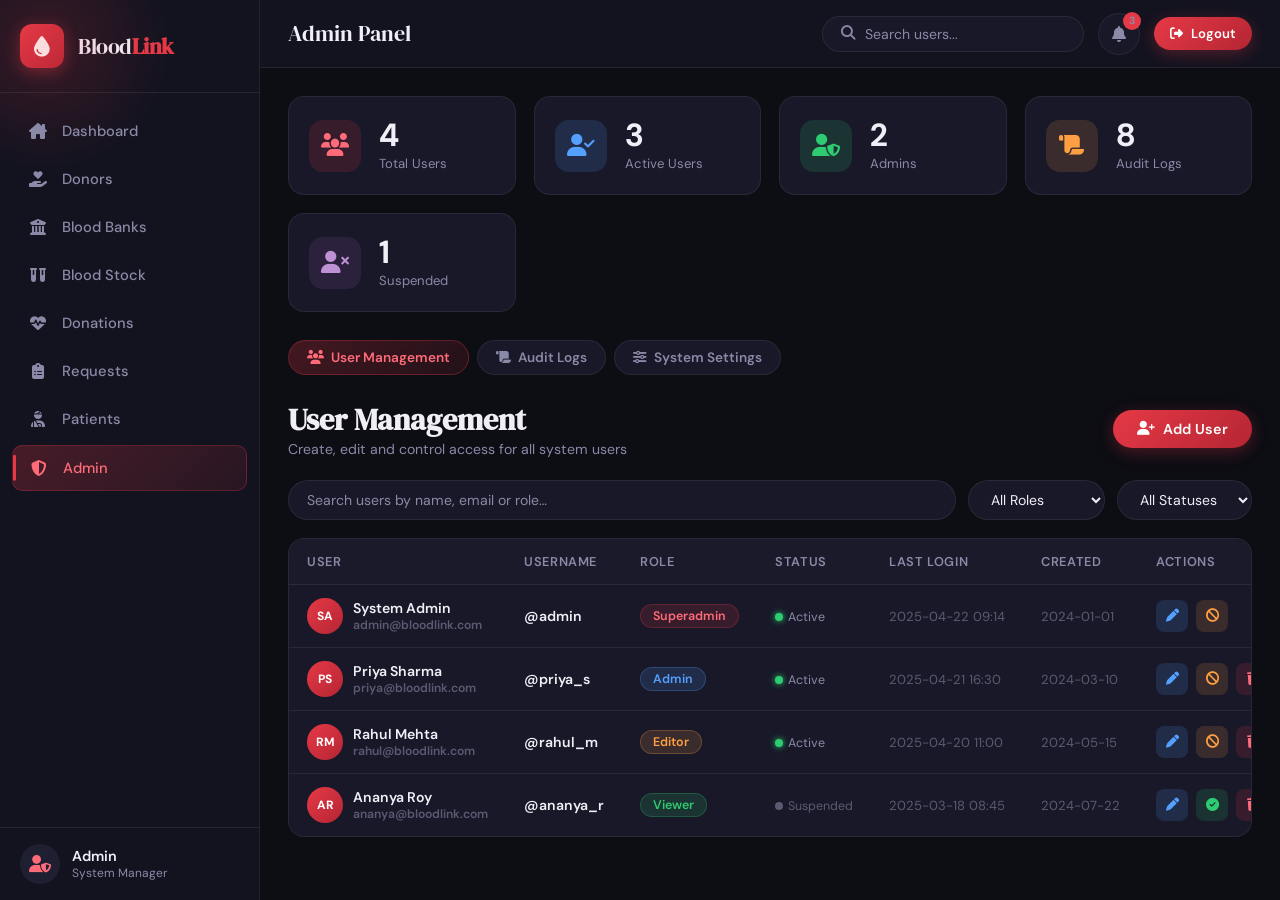
==== admin.html @ ec67e694 "my local changes" ====
<!DOCTYPE html>
<html lang="en">
<head>
  <meta charset="UTF-8" />
  <meta name="viewport" content="width=device-width, initial-scale=1.0"/>
  <title>BloodLink – Admin Panel</title>
  <link rel="stylesheet" href="style.css" />
  <link href="https://fonts.googleapis.com/css2?family=DM+Serif+Display:ital@0;1&family=DM+Sans:wght@300;400;500;600;700&display=swap" rel="stylesheet"/>
  <link rel="stylesheet" href="https://cdnjs.cloudflare.com/ajax/libs/font-awesome/6.5.0/css/all.min.css"/>
  <style>
    /* ===== ADMIN PAGE ADDITIONS ===== */

    .admin-stats-grid {
      display: grid;
      grid-template-columns: repeat(auto-fill, minmax(210px, 1fr));
      gap: 18px;
      margin-bottom: 28px;
    }

    .role-badge {
      display: inline-flex;
      align-items: center;
      gap: 5px;
      padding: 3px 12px;
      border-radius: 999px;
      font-size: 0.78rem;
      font-weight: 600;
    }
    .role-superadmin { background: rgba(230,57,70,0.15); color: var(--red-light); border: 1px solid rgba(230,57,70,0.25); }
    .role-admin      { background: rgba(84,160,255,0.15); color: var(--info);      border: 1px solid rgba(84,160,255,0.25); }
    .role-viewer     { background: rgba(46,204,113,0.15); color: var(--success);   border: 1px solid rgba(46,204,113,0.25); }
    .role-editor     { background: rgba(255,159,67,0.15); color: var(--warning);   border: 1px solid rgba(255,159,67,0.25); }

    .user-online { display: inline-flex; align-items: center; gap: 5px; font-size: 0.78rem; }
    .dot-online  { width: 8px; height: 8px; border-radius: 50%; background: var(--success); display: inline-block; box-shadow: 0 0 6px var(--success); }
    .dot-offline { width: 8px; height: 8px; border-radius: 50%; background: var(--text-dim); display: inline-block; }

    .log-entry {
      display: grid;
      grid-template-columns: 160px 130px 1fr auto;
      align-items: center;
      gap: 16px;
      padding: 12px 18px;
      border-bottom: 1px solid var(--border);
      font-size: 0.84rem;
      transition: background var(--transition);
    }
    .log-entry:last-child { border-bottom: none; }
    .log-entry:hover { background: var(--card2); }
    .log-time   { color: var(--text-dim); font-size: 0.78rem; white-space: nowrap; }
    .log-user   { color: var(--info); font-weight: 600; }
    .log-action { color: var(--text-muted); }
    .log-action strong { color: var(--text); }

    .settings-grid {
      display: grid;
      grid-template-columns: 1fr 1fr;
      gap: 20px;
      margin-bottom: 24px;
    }
    .settings-card {
      background: var(--card);
      border: 1px solid var(--border);
      border-radius: var(--radius);
      padding: 22px;
    }
    .settings-card h4 {
      font-size: 0.9rem;
      font-weight: 700;
      color: var(--text);
      margin-bottom: 16px;
      display: flex;
      align-items: center;
      gap: 8px;
    }
    .settings-card h4 i { color: var(--red); }

    .setting-row {
      display: flex;
      align-items: center;
      justify-content: space-between;
      padding: 10px 0;
      border-bottom: 1px solid var(--border);
    }
    .setting-row:last-child { border-bottom: none; }
    .setting-label { font-size: 0.88rem; color: var(--text-muted); }
    .setting-label span { display: block; font-size: 0.76rem; color: var(--text-dim); margin-top: 2px; }

    .toggle-switch { position: relative; width: 44px; height: 24px; flex-shrink: 0; }
    .toggle-switch input { opacity: 0; width: 0; height: 0; }
    .toggle-slider {
      position: absolute; inset: 0;
      background: var(--bg3); border-radius: 999px; cursor: pointer;
      transition: background var(--transition); border: 1px solid var(--border);
    }
    .toggle-slider::before {
      content: ''; position: absolute;
      width: 18px; height: 18px; background: var(--text-dim);
      border-radius: 50%; left: 2px; top: 2px;
      transition: all var(--transition);
    }
    .toggle-switch input:checked + .toggle-slider { background: rgba(230,57,70,0.25); border-color: rgba(230,57,70,0.4); }
    .toggle-switch input:checked + .toggle-slider::before { transform: translateX(20px); background: var(--red); }

    .setting-input {
      display: flex; align-items: center; justify-content: space-between;
      padding: 10px 0; border-bottom: 1px solid var(--border);
    }
    .setting-input:last-child { border-bottom: none; }
    .setting-input input[type="number"],
    .setting-input select {
      width: 110px; background: var(--card2); border: 1px solid var(--border);
      border-radius: var(--radius-sm); padding: 7px 12px; color: var(--text);
      font-size: 0.86rem; font-family: var(--font-body); outline: none;
      transition: border-color var(--transition);
    }
    .setting-input input[type="number"]:focus,
    .setting-input select:focus { border-color: var(--red); }
    .setting-input select option { background: var(--bg2); }

    .danger-zone {
      background: rgba(230,57,70,0.05); border: 1px solid rgba(230,57,70,0.2);
      border-radius: var(--radius); padding: 22px; margin-top: 4px;
    }
    .danger-zone h4 {
      font-size: 0.9rem; font-weight: 700; color: var(--red-light);
      margin-bottom: 14px; display: flex; align-items: center; gap: 8px;
    }
    .danger-action {
      display: flex; align-items: center; justify-content: space-between;
      padding: 12px 0; border-bottom: 1px solid rgba(230,57,70,0.15);
    }
    .danger-action:last-child { border-bottom: none; }
    .danger-action-label { font-size: 0.88rem; color: var(--text-muted); }
    .danger-action-label span { display: block; font-size: 0.76rem; color: var(--text-dim); margin-top: 2px; }
    .btn-danger-sm {
      background: rgba(230,57,70,0.15); color: var(--red-light);
      border: 1px solid rgba(230,57,70,0.3); border-radius: 999px;
      padding: 7px 16px; font-size: 0.82rem; font-weight: 600;
      font-family: var(--font-body); cursor: pointer;
      transition: all var(--transition); white-space: nowrap;
    }
    .btn-danger-sm:hover { background: rgba(230,57,70,0.3); color: #fff; }

    .admin-subnav { display: flex; gap: 8px; margin-bottom: 24px; flex-wrap: wrap; }
    .admin-subnav-btn {
      display: inline-flex; align-items: center; gap: 7px;
      padding: 8px 18px; border-radius: 999px; font-size: 0.85rem; font-weight: 600;
      font-family: var(--font-body); cursor: pointer; border: 1px solid var(--border);
      background: var(--card); color: var(--text-muted); transition: all var(--transition);
    }
    .admin-subnav-btn:hover { background: var(--card2); color: var(--text); }
    .admin-subnav-btn.active {
      background: linear-gradient(135deg, rgba(230,57,70,0.25), rgba(230,57,70,0.1));
      color: var(--red-light); border-color: rgba(230,57,70,0.3);
    }

    .admin-subsection { display: none; }
    .admin-subsection.active { display: block; animation: fadeInUp 0.35s ease; }

    .avatar-initials {
      width: 36px; height: 36px; border-radius: 50%;
      background: linear-gradient(135deg, var(--red), var(--red-dark));
      display: inline-flex; align-items: center; justify-content: center;
      font-size: 0.75rem; font-weight: 700; color: #fff; flex-shrink: 0;
    }
    .user-cell { display: flex; align-items: center; gap: 10px; }
    .user-cell-name  { font-weight: 600; color: var(--text); font-size: 0.88rem; }
    .user-cell-email { font-size: 0.76rem; color: var(--text-dim); }

    .log-level {
      display: inline-flex; align-items: center; padding: 2px 8px;
      border-radius: 999px; font-size: 0.72rem; font-weight: 700; white-space: nowrap;
    }
    .log-info    { background: rgba(84,160,255,0.15);  color: var(--info); }
    .log-warn    { background: rgba(255,159,67,0.15);  color: var(--warning); }
    .log-error   { background: rgba(230,57,70,0.15);   color: var(--red-light); }
    .log-success { background: rgba(46,204,113,0.15);  color: var(--success); }

    .modal-field-error { font-size: 0.76rem; color: var(--red-light); min-height: 16px; margin-top: -8px; }

    @media (max-width: 900px) {
      .settings-grid { grid-template-columns: 1fr; }
      .log-entry { grid-template-columns: 1fr 1fr; row-gap: 4px; }
      .log-entry .log-time   { grid-column: 1; }
      .log-entry .log-level  { grid-column: 2; justify-self: end; }
      .log-entry .log-action { grid-column: 1 / -1; }
      .log-entry .log-user   { grid-column: 1; }
    }
    @media (max-width: 600px) {
      .admin-subnav { gap: 6px; }
      .admin-subnav-btn { padding: 7px 13px; font-size: 0.8rem; }
    }
  </style>
</head>
<body>

<!-- SIDEBAR -->
<aside class="sidebar" id="sidebar">
  <div class="sidebar-logo">
    <div class="logo-icon"><i class="fa-solid fa-droplet"></i></div>
    <span class="logo-text">Blood<strong>Link</strong></span>
  </div>
  <nav class="sidebar-nav">
    <!-- FIX: Use index.html#sectionid so app.js hash routing activates the correct section -->
    <a href="index.html" class="nav-item"><i class="fa-solid fa-house-chimney"></i><span>Dashboard</span></a>
    <a href="index.html#donors" class="nav-item"><i class="fa-solid fa-hand-holding-heart"></i><span>Donors</span></a>
    <a href="index.html#bloodbanks" class="nav-item"><i class="fa-solid fa-building-columns"></i><span>Blood Banks</span></a>
    <a href="index.html#bloodstock" class="nav-item"><i class="fa-solid fa-vials"></i><span>Blood Stock</span></a>
    <a href="index.html#donations" class="nav-item"><i class="fa-solid fa-heart-pulse"></i><span>Donations</span></a>
    <a href="index.html#requests" class="nav-item"><i class="fa-solid fa-clipboard-list"></i><span>Requests</span></a>
    <a href="index.html#patients" class="nav-item"><i class="fa-solid fa-user-injured"></i><span>Patients</span></a>
    <a href="admin.html" class="nav-item active"><i class="fa-solid fa-shield-halved"></i><span>Admin</span></a>
  </nav>
  <div class="sidebar-footer">
    <div class="user-info">
      <div class="user-avatar"><i class="fa-solid fa-user-shield"></i></div>
      <div>
        <div class="user-name" id="sidebar-username">Admin</div>
        <div class="user-role">System Manager</div>
      </div>
    </div>
  </div>
</aside>

<!-- MOBILE OVERLAY -->
<div class="overlay" id="overlay" onclick="closeSidebar()"></div>

<!-- MAIN CONTENT -->
<main class="main" id="main">

  <!-- TOPBAR -->
  <header class="topbar">
    <div class="topbar-left">
      <button class="menu-btn" onclick="toggleSidebar()"><i class="fa-solid fa-bars"></i></button>
      <div class="page-title">Admin Panel</div>
    </div>
    <div class="topbar-right">
      <div class="search-bar">
        <i class="fa-solid fa-magnifying-glass"></i>
        <input type="text" placeholder="Search users..." id="admin-search" oninput="searchUsers(this.value)"/>
      </div>
      <button class="notif-btn"><i class="fa-solid fa-bell"></i><span class="badge" id="notif-badge">0</span></button>
      <button class="btn-primary" style="padding:8px 16px;font-size:0.82rem" onclick="handleLogout()">
        <i class="fa-solid fa-right-from-bracket"></i> Logout
      </button>
    </div>
  </header>

  <!-- ===================== ADMIN SECTION ===================== -->
  <!--
    IMPORTANT: This section does NOT use the shared .section CSS class
    (which has display:none by default and requires app.js to add .active).
    Instead we set display:block via inline style so it always renders
    correctly without depending on any external script.
  -->
  <section id="section-admin" style="display:block; padding:28px; animation:fadeInUp 0.4s ease;">

    <!-- Stat cards -->
    <div class="admin-stats-grid">
      <div class="stat-card c1">
        <div class="stat-icon"><i class="fa-solid fa-users"></i></div>
        <div class="stat-info">
          <div class="stat-num" id="stat-total-users">0</div>
          <div class="stat-label">Total Users</div>
        </div>
      </div>
      <div class="stat-card c2">
        <div class="stat-icon"><i class="fa-solid fa-user-check"></i></div>
        <div class="stat-info">
          <div class="stat-num" id="stat-active-users">0</div>
          <div class="stat-label">Active Users</div>
        </div>
      </div>
      <div class="stat-card c3">
        <div class="stat-icon"><i class="fa-solid fa-user-shield"></i></div>
        <div class="stat-info">
          <div class="stat-num" id="stat-admins">0</div>
          <div class="stat-label">Admins</div>
        </div>
      </div>
      <div class="stat-card c4">
        <div class="stat-icon"><i class="fa-solid fa-scroll"></i></div>
        <div class="stat-info">
          <div class="stat-num" id="stat-logs">0</div>
          <div class="stat-label">Audit Logs</div>
        </div>
      </div>
      <div class="stat-card c5">
        <div class="stat-icon"><i class="fa-solid fa-user-xmark"></i></div>
        <div class="stat-info">
          <div class="stat-num" id="stat-suspended">0</div>
          <div class="stat-label">Suspended</div>
        </div>
      </div>
    </div>

    <!-- Sub-navigation -->
    <div class="admin-subnav">
      <button class="admin-subnav-btn active" onclick="switchAdminTab('users')" id="atab-users">
        <i class="fa-solid fa-users"></i> User Management
      </button>
      <button class="admin-subnav-btn" onclick="switchAdminTab('logs')" id="atab-logs">
        <i class="fa-solid fa-scroll"></i> Audit Logs
      </button>
      <button class="admin-subnav-btn" onclick="switchAdminTab('settings')" id="atab-settings">
        <i class="fa-solid fa-sliders"></i> System Settings
      </button>
    </div>

    <!-- ===== USER MANAGEMENT ===== -->
    <div class="admin-subsection active" id="asub-users">
      <div class="section-header">
        <div>
          <h2>User Management</h2>
          <p>Create, edit and control access for all system users</p>
        </div>
        <button class="btn-primary" onclick="openUserModal()">
          <i class="fa-solid fa-user-plus"></i> Add User
        </button>
      </div>
      <div class="filter-bar">
        <input type="text" class="filter-input" id="user-filter"
               placeholder="Search users by name, email or role…" oninput="filterUsers(this.value)"/>
        <select class="filter-select" id="role-filter" onchange="filterUsersByRole(this.value)">
          <option value="">All Roles</option>
          <option>Superadmin</option><option>Admin</option>
          <option>Editor</option><option>Viewer</option>
        </select>
        <select class="filter-select" id="status-filter" onchange="filterUsersByStatus(this.value)">
          <option value="">All Statuses</option>
          <option value="active">Active</option>
          <option value="suspended">Suspended</option>
        </select>
      </div>
      <div class="table-wrapper">
        <table class="data-table" id="users-table">
          <thead>
            <tr>
              <th>User</th><th>Username</th><th>Role</th>
              <th>Status</th><th>Last Login</th><th>Created</th><th>Actions</th>
            </tr>
          </thead>
          <tbody id="users-tbody">
            <tr><td colspan="7" class="no-data"><i class="fa-solid fa-users"></i> Loading…</td></tr>
          </tbody>
        </table>
      </div>
    </div>

    <!-- ===== AUDIT LOGS ===== -->
    <div class="admin-subsection" id="asub-logs">
      <div class="section-header">
        <div>
          <h2>Audit Logs</h2>
          <p>Track every admin action across the system</p>
        </div>
        <button class="btn-secondary" onclick="clearLogs()">
          <i class="fa-solid fa-trash"></i> Clear Logs
        </button>
      </div>
      <div class="filter-bar">
        <input type="text" class="filter-input" id="log-search"
               placeholder="Search logs…" oninput="filterLogs(this.value)"/>
        <select class="filter-select" id="log-level-filter" onchange="filterLogsByLevel(this.value)">
          <option value="">All Levels</option>
          <option value="info">Info</option>
          <option value="warn">Warning</option>
          <option value="error">Error</option>
          <option value="success">Success</option>
        </select>
      </div>
      <div class="table-wrapper" style="overflow:auto">
        <div id="logs-container">
          <div class="log-entry" style="font-weight:700;color:var(--text-muted);font-size:0.75rem;text-transform:uppercase;letter-spacing:0.06em;background:var(--bg3);">
            <span>Timestamp</span><span>User</span><span>Action</span><span>Level</span>
          </div>
          <div id="logs-body">
            <div style="padding:40px;text-align:center;color:var(--text-dim);font-style:italic">
              <i class="fa-solid fa-scroll"></i> Loading logs…
            </div>
          </div>
        </div>
      </div>
    </div>

    <!-- ===== SYSTEM SETTINGS ===== -->
    <div class="admin-subsection" id="asub-settings">
      <div class="section-header">
        <div>
          <h2>System Settings</h2>
          <p>Configure global behaviour and security options</p>
        </div>
        <button class="btn-primary" onclick="saveSettings()">
          <i class="fa-solid fa-floppy-disk"></i> Save Changes
        </button>
      </div>

      <div class="settings-grid">
        <!-- Security -->
        <div class="settings-card">
          <h4><i class="fa-solid fa-lock"></i> Security</h4>
          <div class="setting-row">
            <div class="setting-label">Two-Factor Authentication<span>Require 2FA for admin logins</span></div>
            <label class="toggle-switch"><input type="checkbox" id="set-2fa"/><span class="toggle-slider"></span></label>
          </div>
          <div class="setting-row">
            <div class="setting-label">Force Strong Passwords<span>Min 8 chars, mixed case, symbol</span></div>
            <label class="toggle-switch"><input type="checkbox" id="set-strong-pwd" checked/><span class="toggle-slider"></span></label>
          </div>
          <div class="setting-row">
            <div class="setting-label">Brute Force Protection<span>Lock account after failed attempts</span></div>
            <label class="toggle-switch"><input type="checkbox" id="set-brute" checked/><span class="toggle-slider"></span></label>
          </div>
          <div class="setting-input">
            <div class="setting-label">Max Login Attempts<span>Before account lockout</span></div>
            <input type="number" id="set-max-attempts" value="5" min="1" max="20"/>
          </div>
          <div class="setting-input">
            <div class="setting-label">Session Timeout (min)<span>Auto-logout inactive sessions</span></div>
            <input type="number" id="set-session" value="30" min="5" max="480"/>
          </div>
        </div>

        <!-- Notifications -->
        <div class="settings-card">
          <h4><i class="fa-solid fa-bell"></i> Notifications</h4>
          <div class="setting-row">
            <div class="setting-label">Critical Request Alerts<span>Notify on critical blood requests</span></div>
            <label class="toggle-switch"><input type="checkbox" id="set-critical-notif" checked/><span class="toggle-slider"></span></label>
          </div>
          <div class="setting-row">
            <div class="setting-label">Low Stock Warnings<span>Alert when stock falls below threshold</span></div>
            <label class="toggle-switch"><input type="checkbox" id="set-low-stock" checked/><span class="toggle-slider"></span></label>
          </div>
          <div class="setting-row">
            <div class="setting-label">Expiry Alerts<span>Warn before blood stock expires</span></div>
            <label class="toggle-switch"><input type="checkbox" id="set-expiry" checked/><span class="toggle-slider"></span></label>
          </div>
          <div class="setting-input">
            <div class="setting-label">Low Stock Threshold (units)<span>Trigger warning below this level</span></div>
            <input type="number" id="set-stock-thresh" value="10" min="1" max="500"/>
          </div>
          <div class="setting-input">
            <div class="setting-label">Expiry Warning (days)<span>Warn this many days before expiry</span></div>
            <input type="number" id="set-expiry-days" value="7" min="1" max="60"/>
          </div>
        </div>

        <!-- System -->
        <div class="settings-card">
          <h4><i class="fa-solid fa-server"></i> System</h4>
          <div class="setting-row">
            <div class="setting-label">Maintenance Mode<span>Restrict access to admins only</span></div>
            <label class="toggle-switch"><input type="checkbox" id="set-maintenance"/><span class="toggle-slider"></span></label>
          </div>
          <div class="setting-row">
            <div class="setting-label">Audit Logging<span>Record all admin actions</span></div>
            <label class="toggle-switch"><input type="checkbox" id="set-audit" checked/><span class="toggle-slider"></span></label>
          </div>
          <div class="setting-row">
            <div class="setting-label">Allow Self-Registration<span>Public users can create accounts</span></div>
            <label class="toggle-switch"><input type="checkbox" id="set-self-reg"/><span class="toggle-slider"></span></label>
          </div>
          <div class="setting-input">
            <div class="setting-label">Default New User Role</div>
            <select id="set-default-role">
              <option value="viewer">Viewer</option>
              <option value="editor">Editor</option>
              <option value="admin">Admin</option>
            </select>
          </div>
          <div class="setting-input">
            <div class="setting-label">Max Log Retention (days)</div>
            <input type="number" id="set-log-ret" value="90" min="7" max="365"/>
          </div>
        </div>

        <!-- Appearance -->
        <div class="settings-card">
          <h4><i class="fa-solid fa-palette"></i> Appearance</h4>
          <div class="setting-row">
            <div class="setting-label">Compact Mode<span>Reduce padding and spacing</span></div>
            <label class="toggle-switch"><input type="checkbox" id="set-compact"/><span class="toggle-slider"></span></label>
          </div>
          <div class="setting-row">
            <div class="setting-label">Animated Stats<span>Counter animations on dashboard</span></div>
            <label class="toggle-switch"><input type="checkbox" id="set-animate" checked/><span class="toggle-slider"></span></label>
          </div>
          <div class="setting-row">
            <div class="setting-label">Show Heartbeat Logo<span>Pulse animation on sidebar logo</span></div>
            <label class="toggle-switch"><input type="checkbox" id="set-heartbeat" checked/><span class="toggle-slider"></span></label>
          </div>
          <div class="setting-input">
            <div class="setting-label">Records Per Page</div>
            <select id="set-per-page">
              <option value="10">10</option><option value="25" selected>25</option>
              <option value="50">50</option><option value="100">100</option>
            </select>
          </div>
          <div class="setting-input">
            <div class="setting-label">Date Format</div>
            <select id="set-date-fmt">
              <option value="DD/MM/YYYY">DD/MM/YYYY</option>
              <option value="MM/DD/YYYY">MM/DD/YYYY</option>
              <option value="YYYY-MM-DD" selected>YYYY-MM-DD</option>
            </select>
          </div>
        </div>
      </div><!-- /settings-grid -->

      <!-- Danger Zone -->
      <div class="danger-zone">
        <h4><i class="fa-solid fa-triangle-exclamation"></i> Danger Zone</h4>
        <div class="danger-action">
          <div class="danger-action-label">Reset All Demo Data
            <span>Clears all donors, banks, stock, requests and patients</span></div>
          <button class="btn-danger-sm" onclick="confirmDanger('reset-data')">Reset Data</button>
        </div>
        <div class="danger-action">
          <div class="danger-action-label">Export Audit Logs
            <span>Download all audit logs as JSON</span></div>
          <button class="btn-danger-sm"
                  style="background:rgba(84,160,255,0.1);color:var(--info);border-color:rgba(84,160,255,0.3)"
                  onclick="exportLogs()">Export JSON</button>
        </div>
        <div class="danger-action">
          <div class="danger-action-label">Suspend All Non-Admin Accounts
            <span>Immediately lock all viewer and editor accounts</span></div>
          <button class="btn-danger-sm" onclick="confirmDanger('suspend-all')">Suspend All</button>
        </div>
        <div class="danger-action">
          <div class="danger-action-label">Force Logout All Sessions
            <span>Terminate all active user sessions immediately</span></div>
          <button class="btn-danger-sm" onclick="confirmDanger('logout-all')">Force Logout</button>
        </div>
      </div>
    </div><!-- /asub-settings -->

  </section>
</main>

<!-- ======== USER MODAL ======== -->
<div class="modal-overlay" id="user-modal">
  <div class="modal">
    <div class="modal-header">
      <h3><i class="fa-solid fa-user-shield"></i> <span id="user-modal-title">Add User</span></h3>
      <button onclick="closeModal('user-modal')"><i class="fa-solid fa-xmark"></i></button>
    </div>
    <div class="modal-form">
      <input type="hidden" id="user-edit-idx"/>
      <div class="form-row">
        <div class="form-group">
          <label>Full Name</label>
          <input type="text" id="u-name" placeholder="Jane Doe" oninput="validateUserField('u-name')"/>
          <div class="modal-field-error" id="uerr-name"></div>
        </div>
        <div class="form-group">
          <label>Username</label>
          <input type="text" id="u-username" placeholder="e.g. jane_admin" oninput="validateUserField('u-username')"/>
          <div class="modal-field-error" id="uerr-username"></div>
        </div>
      </div>
      <div class="form-group">
        <label>Email Address</label>
        <input type="email" id="u-email" placeholder="jane@bloodlink.com" oninput="validateUserField('u-email')"/>
        <div class="modal-field-error" id="uerr-email"></div>
      </div>
      <div class="form-row">
        <div class="form-group">
          <label>Role</label>
          <select id="u-role">
            <option value="">Select role</option>
            <option value="Superadmin">Superadmin</option>
            <option value="Admin">Admin</option>
            <option value="Editor">Editor</option>
            <option value="Viewer">Viewer</option>
          </select>
        </div>
        <div class="form-group">
          <label>Status</label>
          <select id="u-status">
            <option value="active">Active</option>
            <option value="suspended">Suspended</option>
          </select>
        </div>
      </div>
      <div class="form-group">
        <label>Password</label>
        <input type="password" id="u-password"
               placeholder="Min 8 chars, upper, lower, number, symbol"
               oninput="validateUserField('u-password')"/>
        <div class="modal-field-error" id="uerr-password"></div>
      </div>
      <div class="modal-actions">
        <button type="button" class="btn-secondary" onclick="closeModal('user-modal')">Cancel</button>
        <button type="button" class="btn-primary" onclick="saveUser()">Save User</button>
      </div>
    </div>
  </div>
</div>

<!-- CONFIRM DANGER MODAL -->
<div class="modal-overlay" id="danger-modal">
  <div class="modal modal-sm">
    <div class="modal-header">
      <h3><i class="fa-solid fa-triangle-exclamation"></i> Confirm Action</h3>
      <button onclick="closeModal('danger-modal')"><i class="fa-solid fa-xmark"></i></button>
    </div>
    <div style="padding:1.5rem;text-align:center">
      <p id="danger-modal-msg" style="margin-bottom:1.5rem;color:var(--text-muted)">Are you sure?</p>
      <div class="modal-actions" style="justify-content:center">
        <button class="btn-secondary" onclick="closeModal('danger-modal')">Cancel</button>
        <button class="btn-danger" id="danger-confirm-btn">Confirm</button>
      </div>
    </div>
  </div>
</div>

<!-- TOAST -->
<div class="toast" id="toast"></div>

<script>
/* ===================================================================
   BloodLink – Admin Panel JavaScript
   ALL DOM access is wrapped inside DOMContentLoaded.
   No code touches the DOM before the document is fully parsed.
=================================================================== */

// ── Regex validators ────────────────────────────────────────────────
var ADMIN_REGEX = {
  fullName: /^[A-Za-zÀ-ÖØ-öø-ÿ]{2,}(?:\s[A-Za-zÀ-ÖØ-öø-ÿ]{2,})+$/,
  email:    /^[a-zA-Z0-9._%+\-]+@[a-zA-Z0-9.\-]+\.[a-zA-Z]{2,}$/,
  username: /^[a-zA-Z][a-zA-Z0-9_\-]{2,19}$/,
  password: /^(?=.*[a-z])(?=.*[A-Z])(?=.*\d)(?=.*[!@#$%^&*()_+\-=\[\]{};':"\\|,.<>/?`~]).{8,}$/
};

// ── Application state ───────────────────────────────────────────────
var adminState = {
  users: [
    { _idx:1, name:'System Admin', username:'admin',    email:'admin@bloodlink.com',  role:'Superadmin', status:'active',    lastLogin:'2025-04-22 09:14', created:'2024-01-01' },
    { _idx:2, name:'Priya Sharma', username:'priya_s',  email:'priya@bloodlink.com',  role:'Admin',      status:'active',    lastLogin:'2025-04-21 16:30', created:'2024-03-10' },
    { _idx:3, name:'Rahul Mehta',  username:'rahul_m',  email:'rahul@bloodlink.com',  role:'Editor',     status:'active',    lastLogin:'2025-04-20 11:00', created:'2024-05-15' },
    { _idx:4, name:'Ananya Roy',   username:'ananya_r', email:'ananya@bloodlink.com', role:'Viewer',     status:'suspended', lastLogin:'2025-03-18 08:45', created:'2024-07-22' }
  ],
  logs: [
    { _idx:1, time:'2025-04-22 09:14', user:'admin',   action:'Logged in successfully',                             level:'success' },
    { _idx:2, time:'2025-04-22 09:20', user:'admin',   action:'Added donor <strong>Priya Sharma</strong>',          level:'info'    },
    { _idx:3, time:'2025-04-21 16:30', user:'priya_s', action:'Updated blood stock <strong>ST001</strong>',         level:'info'    },
    { _idx:4, time:'2025-04-21 15:00', user:'rahul_m', action:'Failed login attempt — bad password',                level:'warn'    },
    { _idx:5, time:'2025-04-20 11:00', user:'rahul_m', action:'Deleted request <strong>REQ003</strong>',            level:'error'   },
    { _idx:6, time:'2025-04-20 10:45', user:'admin',   action:'Suspended user <strong>ananya_r</strong>',           level:'warn'    },
    { _idx:7, time:'2025-04-19 14:20', user:'admin',   action:'Settings saved — expiry threshold changed to 7 days',level:'info'    },
    { _idx:8, time:'2025-04-18 09:00', user:'priya_s', action:'Registered new patient <strong>Kavya Nair</strong>', level:'success' }
  ],
  settings: {}
};

var _nextUserIdx = 100;
var dangerAction  = null;

// ── Entry point ─────────────────────────────────────────────────────
document.addEventListener('DOMContentLoaded', function () {

  // Show session username in sidebar
  try {
    var raw = sessionStorage.getItem('bl_user');
    if (raw) {
      var u = JSON.parse(raw);
      document.getElementById('sidebar-username').textContent = u.name || u.username;
    }
  } catch (e) { /* ignore */ }

  // Modal: close on backdrop click
  document.querySelectorAll('.modal-overlay').forEach(function (overlay) {
    overlay.addEventListener('click', function (e) {
      if (e.target === overlay) closeModal(overlay.id);
    });
  });

  // Modal: close on Escape
  document.addEventListener('keydown', function (e) {
    if (e.key === 'Escape') {
      document.querySelectorAll('.modal-overlay.active').forEach(function (m) {
        closeModal(m.id);
      });
    }
  });

  // Danger-confirm button — wired here, safely after DOM is ready
  document.getElementById('danger-confirm-btn').addEventListener('click', function () {
    if (!dangerAction) return;
    switch (dangerAction) {
      case 'reset-data':
        addLog('admin', 'All system data reset', 'error');
        showToast('All data reset.', 'info');
        break;
      case 'suspend-all':
        adminState.users.forEach(function (u) {
          if (u.role === 'Viewer' || u.role === 'Editor') u.status = 'suspended';
        });
        renderUsers();
        updateAdminStats();
        addLog('admin', 'Suspended all Viewer and Editor accounts', 'warn');
        showToast('All non-admin accounts suspended.', 'info');
        break;
      case 'logout-all':
        sessionStorage.clear();
        addLog('admin', 'Forced logout of all sessions', 'warn');
        showToast('All sessions terminated.', 'info');
        break;
    }
    dangerAction = null;
    closeModal('danger-modal');
  });

  // Initial render
  renderUsers();
  renderLogs();
  updateAdminStats();
  updateNotifBadge();

  // Ripple animation keyframe
  var s = document.createElement('style');
  s.textContent = '@keyframes ripple{to{transform:scale(40);opacity:0}}';
  document.head.appendChild(s);
});

// ── Sidebar ─────────────────────────────────────────────────────────
function toggleSidebar() {
  document.getElementById('sidebar').classList.toggle('open');
  document.getElementById('overlay').classList.toggle('active');
}
function closeSidebar() {
  document.getElementById('sidebar').classList.remove('open');
  document.getElementById('overlay').classList.remove('active');
}

// ── Modal helpers ────────────────────────────────────────────────────
function openModal(id) {
  var el = document.getElementById(id);
  if (!el) return;
  el.classList.add('active');
  document.body.style.overflow = 'hidden';
}
function closeModal(id) {
  var el = document.getElementById(id);
  if (!el) return;
  el.classList.remove('active');
  document.body.style.overflow = '';
}

// ── Toast ────────────────────────────────────────────────────────────
function showToast(message, type) {
  type = type || 'success';
  var icons = { success: '✅', error: '❌', info: 'ℹ️', warn: '⚠️' };
  var toast = document.getElementById('toast');
  toast.innerHTML = (icons[type] || '') + ' ' + message;
  toast.className = 'toast show ' + type;
  setTimeout(function () { toast.className = 'toast'; }, 3200);
}

// ── Sub-tab switch ───────────────────────────────────────────────────
function switchAdminTab(tab) {
  ['users', 'logs', 'settings'].forEach(function (t) {
    document.getElementById('atab-' + t).classList.toggle('active', t === tab);
    document.getElementById('asub-' + t).classList.toggle('active', t === tab);
  });
}

// ── Stats ────────────────────────────────────────────────────────────
function updateAdminStats() {
  var users = adminState.users;
  document.getElementById('stat-total-users').textContent  = users.length;
  document.getElementById('stat-active-users').textContent = users.filter(function (u) { return u.status === 'active'; }).length;
  document.getElementById('stat-admins').textContent       = users.filter(function (u) { return u.role === 'Admin' || u.role === 'Superadmin'; }).length;
  document.getElementById('stat-logs').textContent         = adminState.logs.length;
  document.getElementById('stat-suspended').textContent    = users.filter(function (u) { return u.status === 'suspended'; }).length;
}

function updateNotifBadge() {
  var count = adminState.logs.filter(function (l) { return l.level === 'warn' || l.level === 'error'; }).length;
  document.getElementById('notif-badge').textContent = count;
}

// ── Render users ─────────────────────────────────────────────────────
function renderUsers(list) {
  var tbody = document.getElementById('users-tbody');
  var users = list || adminState.users;

  if (!users.length) {
    tbody.innerHTML = '<tr><td colspan="7" class="no-data"><i class="fa-solid fa-users"></i> No users found.</td></tr>';
    return;
  }

  var roleClass = { Superadmin: 'role-superadmin', Admin: 'role-admin', Editor: 'role-editor', Viewer: 'role-viewer' };

  tbody.innerHTML = users.map(function (u) {
    var initials    = u.name.split(' ').map(function (w) { return w[0]; }).join('').slice(0, 2).toUpperCase();
    var statusHtml  = u.status === 'active'
      ? '<span class="user-online"><span class="dot-online"></span> Active</span>'
      : '<span class="user-online"><span class="dot-offline"></span> <span style="color:var(--text-dim)">Suspended</span></span>';
    var suspendBtn  = u.status === 'active'
      ? '<button class="btn-icon" style="background:rgba(255,159,67,0.15);color:var(--warning)" onclick="toggleSuspend(' + u._idx + ')" title="Suspend"><i class="fa-solid fa-ban"></i></button>'
      : '<button class="btn-icon" style="background:rgba(46,204,113,0.15);color:var(--success)"  onclick="toggleSuspend(' + u._idx + ')" title="Activate"><i class="fa-solid fa-circle-check"></i></button>';
    var deleteBtn   = u.role !== 'Superadmin'
      ? '<button class="btn-icon btn-icon-del" onclick="deleteUser(' + u._idx + ')" title="Delete"><i class="fa-solid fa-trash"></i></button>'
      : '';
    return '<tr>'
      + '<td><div class="user-cell">'
      +   '<div class="avatar-initials">' + initials + '</div>'
      +   '<div><div class="user-cell-name">' + u.name + '</div><div class="user-cell-email">' + u.email + '</div></div>'
      + '</div></td>'
      + '<td style="color:var(--text);font-weight:600">@' + u.username + '</td>'
      + '<td><span class="role-badge ' + (roleClass[u.role] || 'role-viewer') + '">' + u.role + '</span></td>'
      + '<td>' + statusHtml + '</td>'
      + '<td style="color:var(--text-dim);font-size:0.82rem">' + u.lastLogin + '</td>'
      + '<td style="color:var(--text-dim);font-size:0.82rem">' + u.created  + '</td>'
      + '<td><div class="action-btns">'
      +   '<button class="btn-icon btn-icon-edit" onclick="editUser(' + u._idx + ')" title="Edit"><i class="fa-solid fa-pen"></i></button>'
      +   suspendBtn + deleteBtn
      + '</div></td>'
      + '</tr>';
  }).join('');
}

// ── Filter users ─────────────────────────────────────────────────────
function filterUsers(q) {
  applyUserFilters(q,
    document.getElementById('role-filter').value,
    document.getElementById('status-filter').value);
}
function filterUsersByRole(role) {
  applyUserFilters(document.getElementById('user-filter').value, role,
    document.getElementById('status-filter').value);
}
function filterUsersByStatus(status) {
  applyUserFilters(document.getElementById('user-filter').value,
    document.getElementById('role-filter').value, status);
}
function applyUserFilters(q, role, status) {
  var list = adminState.users;
  if (q)      list = list.filter(function (u) { return JSON.stringify(u).toLowerCase().includes(q.toLowerCase()); });
  if (role)   list = list.filter(function (u) { return u.role   === role;   });
  if (status) list = list.filter(function (u) { return u.status === status; });
  renderUsers(list);
}
function searchUsers(q) {
  var f = document.getElementById('user-filter');
  if (f) f.value = q;
  filterUsers(q);
}

// ── User CRUD ────────────────────────────────────────────────────────
function openUserModal() {
  document.getElementById('user-modal-title').textContent  = 'Add User';
  document.getElementById('user-edit-idx').value           = '';
  document.getElementById('u-name').value                  = '';
  document.getElementById('u-username').value              = '';
  document.getElementById('u-email').value                 = '';
  document.getElementById('u-password').value              = '';
  document.getElementById('u-password').placeholder        = 'Min 8 chars, upper, lower, number, symbol';
  document.getElementById('u-role').value                  = '';
  document.getElementById('u-status').value                = 'active';
  clearUserErrors();
  openModal('user-modal');
}

function editUser(idx) {
  var u = adminState.users.find(function (x) { return x._idx === idx; });
  if (!u) return;
  document.getElementById('user-modal-title').textContent = 'Edit User';
  document.getElementById('user-edit-idx').value          = idx;
  document.getElementById('u-name').value                 = u.name;
  document.getElementById('u-username').value             = u.username;
  document.getElementById('u-email').value                = u.email;
  document.getElementById('u-role').value                 = u.role;
  document.getElementById('u-status').value               = u.status;
  document.getElementById('u-password').value             = '';
  document.getElementById('u-password').placeholder       = 'Leave blank to keep existing password';
  clearUserErrors();
  openModal('user-modal');
}

function validateUserField(fieldId) {
  var input = document.getElementById(fieldId);
  if (!input) return true;
  var val = input.value.trim();
  var errId, valid, msg;

  if (fieldId === 'u-name') {
    errId = 'uerr-name';   valid = ADMIN_REGEX.fullName.test(val); msg = 'Enter first and last name (letters only)';
  } else if (fieldId === 'u-username') {
    errId = 'uerr-username'; valid = ADMIN_REGEX.username.test(val); msg = 'Start with a letter, 3–20 chars (letters, numbers, _ or -)';
  } else if (fieldId === 'u-email') {
    errId = 'uerr-email';  valid = ADMIN_REGEX.email.test(val);    msg = 'Enter a valid email (e.g. user@example.com)';
  } else if (fieldId === 'u-password') {
    errId = 'uerr-password';
    var isEdit = document.getElementById('user-edit-idx').value !== '';
    if (isEdit && val === '') { document.getElementById(errId).textContent = ''; return true; }
    valid = ADMIN_REGEX.password.test(val);
    msg = 'Min 8 chars: uppercase, lowercase, number & special character';
  } else {
    return true;
  }

  var errEl = document.getElementById(errId);
  if (!val && fieldId !== 'u-password') {
    errEl.textContent = 'This field is required';
    input.style.borderColor = 'var(--red)';
    return false;
  }
  if (!valid) {
    errEl.textContent = msg;
    input.style.borderColor = 'var(--red)';
    return false;
  }
  errEl.textContent = '';
  input.style.borderColor = 'var(--success)';
  return true;
}

function clearUserErrors() {
  ['uerr-name', 'uerr-username', 'uerr-email', 'uerr-password'].forEach(function (id) {
    var el = document.getElementById(id); if (el) el.textContent = '';
  });
  ['u-name', 'u-username', 'u-email', 'u-password'].forEach(function (id) {
    var el = document.getElementById(id); if (el) el.style.borderColor = '';
  });
}

function saveUser() {
  var ok = ['u-name', 'u-username', 'u-email', 'u-password'].reduce(function (acc, f) {
    return validateUserField(f) && acc;
  }, true);
  var role = document.getElementById('u-role').value;
  if (!role) { showToast('Please select a role.', 'error'); return; }
  if (!ok)   { showToast('Please fix validation errors.', 'error'); return; }

  var editIdx  = document.getElementById('user-edit-idx').value;
  var name     = document.getElementById('u-name').value.trim();
  var username = document.getElementById('u-username').value.trim();
  var email    = document.getElementById('u-email').value.trim();
  var pwd      = document.getElementById('u-password').value;
  var status   = document.getElementById('u-status').value;

  if (editIdx === '') {
    if (adminState.users.find(function (u) { return u.username === username; })) {
      document.getElementById('uerr-username').textContent = 'Username already taken'; return;
    }
    if (adminState.users.find(function (u) { return u.email === email; })) {
      document.getElementById('uerr-email').textContent = 'Email already registered'; return;
    }
    adminState.users.push({
      _idx: _nextUserIdx++, name: name, username: username, email: email,
      role: role, status: status, password: pwd,
      lastLogin: 'Never', created: new Date().toISOString().slice(0, 10)
    });
    addLog('admin', 'Created user <strong>' + username + '</strong> with role ' + role, 'success');
    showToast('User created successfully!');
  } else {
    var idx = adminState.users.findIndex(function (u) { return u._idx == editIdx; });
    if (idx === -1) return;
    if (adminState.users.find(function (x) { return x.username === username && x._idx != editIdx; })) {
      document.getElementById('uerr-username').textContent = 'Username already taken'; return;
    }
    if (adminState.users.find(function (x) { return x.email === email && x._idx != editIdx; })) {
      document.getElementById('uerr-email').textContent = 'Email already registered'; return;
    }
    var orig = adminState.users[idx];
    adminState.users[idx] = Object.assign({}, orig, { name: name, username: username, email: email, role: role, status: status });
    if (pwd) adminState.users[idx].password = pwd;
    addLog('admin', 'Updated user <strong>' + username + '</strong>', 'info');
    showToast('User updated!');
  }

  closeModal('user-modal');
  renderUsers();
  updateAdminStats();
}

function toggleSuspend(idx) {
  var u = adminState.users.find(function (x) { return x._idx === idx; });
  if (!u) return;
  if (u.role === 'Superadmin') { showToast('Cannot suspend a Superadmin.', 'error'); return; }
  u.status = u.status === 'active' ? 'suspended' : 'active';
  var action = u.status === 'suspended' ? 'Suspended' : 'Activated';
  addLog('admin', action + ' user <strong>' + u.username + '</strong>', u.status === 'suspended' ? 'warn' : 'success');
  showToast(action + ' ' + u.username + '.', u.status === 'suspended' ? 'info' : 'success');
  renderUsers();
  updateAdminStats();
}

function deleteUser(idx) {
  var u = adminState.users.find(function (x) { return x._idx === idx; });
  if (!u) return;
  if (u.role === 'Superadmin') { showToast('Cannot delete a Superadmin.', 'error'); return; }
  adminState.users = adminState.users.filter(function (x) { return x._idx !== idx; });
  addLog('admin', 'Deleted user <strong>' + u.username + '</strong>', 'error');
  showToast('User deleted.', 'info');
  renderUsers();
  updateAdminStats();
}

// ── Render logs ──────────────────────────────────────────────────────
function renderLogs(list) {
  var body = document.getElementById('logs-body');
  var logs = (list || adminState.logs).slice().reverse();
  if (!logs.length) {
    body.innerHTML = '<div style="padding:40px;text-align:center;color:var(--text-dim);font-style:italic"><i class="fa-solid fa-scroll"></i> No audit logs yet.</div>';
    return;
  }
  var cls = { info:'log-info', warn:'log-warn', error:'log-error', success:'log-success' };
  var lbl = { info:'Info',     warn:'Warning',  error:'Error',     success:'Success'     };
  body.innerHTML = logs.map(function (l) {
    return '<div class="log-entry">'
      + '<span class="log-time"><i class="fa-regular fa-clock" style="margin-right:4px"></i>' + l.time + '</span>'
      + '<span class="log-user">@' + l.user + '</span>'
      + '<span class="log-action">' + l.action + '</span>'
      + '<span class="log-level ' + (cls[l.level] || 'log-info') + '">' + (lbl[l.level] || l.level) + '</span>'
      + '</div>';
  }).join('');
}

function filterLogs(q) {
  var level = document.getElementById('log-level-filter').value;
  applyLogFilters(q, level);
}
function filterLogsByLevel(level) {
  var q = document.getElementById('log-search').value;
  applyLogFilters(q, level);
}
function applyLogFilters(q, level) {
  var list = adminState.logs;
  if (q)     list = list.filter(function (l) { return (l.action + l.user + l.time).toLowerCase().includes(q.toLowerCase()); });
  if (level) list = list.filter(function (l) { return l.level === level; });
  renderLogs(list);
}

function addLog(user, action, level) {
  level = level || 'info';
  var time = new Date().toISOString().slice(0, 16).replace('T', ' ');
  adminState.logs.push({ _idx: Date.now(), time: time, user: user, action: action, level: level });
  updateAdminStats();
  updateNotifBadge();
  renderLogs();
}

function clearLogs() {
  if (!confirm('Clear all audit logs? This cannot be undone.')) return;
  adminState.logs = [];
  renderLogs();
  updateAdminStats();
  updateNotifBadge();
  showToast('Audit logs cleared.', 'info');
}

function exportLogs() {
  var blob = new Blob([JSON.stringify(adminState.logs, null, 2)], { type: 'application/json' });
  var url  = URL.createObjectURL(blob);
  var a    = document.createElement('a');
  a.href = url; a.download = 'bloodlink-audit-logs.json'; a.click();
  URL.revokeObjectURL(url);
  showToast('Logs exported!');
}

// ── Settings ─────────────────────────────────────────────────────────
function saveSettings() {
  adminState.settings = {
    twoFA:         document.getElementById('set-2fa').checked,
    strongPwd:     document.getElementById('set-strong-pwd').checked,
    brute:         document.getElementById('set-brute').checked,
    maxAttempts:   document.getElementById('set-max-attempts').value,
    session:       document.getElementById('set-session').value,
    criticalNotif: document.getElementById('set-critical-notif').checked,
    lowStock:      document.getElementById('set-low-stock').checked,
    expiry:        document.getElementById('set-expiry').checked,
    stockThresh:   document.getElementById('set-stock-thresh').value,
    expiryDays:    document.getElementById('set-expiry-days').value,
    maintenance:   document.getElementById('set-maintenance').checked,
    audit:         document.getElementById('set-audit').checked,
    selfReg:       document.getElementById('set-self-reg').checked,
    defaultRole:   document.getElementById('set-default-role').value,
    logRet:        document.getElementById('set-log-ret').value,
    compact:       document.getElementById('set-compact').checked,
    animate:       document.getElementById('set-animate').checked,
    heartbeat:     document.getElementById('set-heartbeat').checked,
    perPage:       document.getElementById('set-per-page').value,
    dateFmt:       document.getElementById('set-date-fmt').value
  };
  addLog('admin', 'System settings saved', 'info');
  showToast('Settings saved successfully!');
}

// ── Danger zone ───────────────────────────────────────────────────────
function confirmDanger(action) {
  dangerAction = action;
  var msgs = {
    'reset-data':  'This will permanently clear ALL data records. Continue?',
    'suspend-all': 'This will suspend all Viewer and Editor accounts immediately. Continue?',
    'logout-all':  'This will terminate all active sessions. All users will be logged out. Continue?'
  };
  document.getElementById('danger-modal-msg').textContent = msgs[action] || 'Are you sure?';
  openModal('danger-modal');
}

// ── Logout ────────────────────────────────────────────────────────────
function handleLogout() {
  sessionStorage.removeItem('bl_user');
  showToast('Logged out successfully.', 'info');
  setTimeout(function () { window.location.href = 'login.html'; }, 900);
}
</script>
</body>
</html>
---- style.css ----
/* ===== VARIABLES ===== */
:root {
  --red: #e63946;
  --red-dark: #b52533;
  --red-light: #ff6b78;
  --red-glow: rgba(230, 57, 70, 0.18);
  --bg: #0d0d14;
  --bg2: #13131f;
  --bg3: #1a1a2a;
  --card: #181828;
  --card2: #1f1f32;
  --border: rgba(255,255,255,0.07);
  --text: #f0eef6;
  --text-muted: #8a8aa8;
  --text-dim: #5a5a72;
  --accent: #e63946;
  --accent2: #ff9f43;
  --accent3: #54a0ff;
  --success: #2ecc71;
  --warning: #ff9f43;
  --info: #54a0ff;
  --sidebar-w: 260px;
  --topbar-h: 68px;
  --radius: 16px;
  --radius-sm: 10px;
  --shadow: 0 8px 32px rgba(0,0,0,0.5);
  --font-display: 'DM Serif Display', serif;
  --font-body: 'DM Sans', sans-serif;
  --transition: 0.3s cubic-bezier(0.4, 0, 0.2, 1);
}

/* ===== RESET ===== */
*, *::before, *::after { box-sizing: border-box; margin: 0; padding: 0; }
html { scroll-behavior: smooth; }
body {
  font-family: var(--font-body);
  background: var(--bg);
  color: var(--text);
  min-height: 100vh;
  overflow-x: hidden;
}
a { text-decoration: none; color: inherit; }
button { cursor: pointer; border: none; background: none; font-family: inherit; }
input, select, textarea { font-family: inherit; }

/* ===== SCROLLBAR ===== */
::-webkit-scrollbar { width: 6px; height: 6px; }
::-webkit-scrollbar-track { background: var(--bg); }
::-webkit-scrollbar-thumb { background: var(--card2); border-radius: 999px; }

/* ===== SIDEBAR ===== */
.sidebar {
  position: fixed;
  top: 0; left: 0;
  width: var(--sidebar-w);
  height: 100vh;
  background: var(--bg2);
  border-right: 1px solid var(--border);
  display: flex;
  flex-direction: column;
  z-index: 200;
  transition: transform var(--transition);
  overflow: hidden;
}
.sidebar::before {
  content: '';
  position: absolute;
  top: -80px; left: -80px;
  width: 250px; height: 250px;
  background: radial-gradient(circle, var(--red-glow) 0%, transparent 70%);
  pointer-events: none;
}
.sidebar-logo {
  display: flex;
  align-items: center;
  gap: 14px;
  padding: 24px 20px;
  border-bottom: 1px solid var(--border);
}
.logo-icon {
  width: 44px; height: 44px;
  background: linear-gradient(135deg, var(--red), var(--red-dark));
  border-radius: 12px;
  display: flex;
  align-items: center;
  justify-content: center;
  font-size: 1.3rem;
  color: #fff;
  box-shadow: 0 4px 16px rgba(230,57,70,0.4);
  animation: heartbeat 2s ease-in-out infinite;
}
@keyframes heartbeat {
  0%, 100% { transform: scale(1); }
  50% { transform: scale(1.08); }
}
.logo-text {
  font-family: var(--font-display);
  font-size: 1.4rem;
  color: var(--text);
  letter-spacing: -0.5px;
}
.logo-text strong { color: var(--red); }

.sidebar-nav {
  flex: 1;
  padding: 16px 12px;
  display: flex;
  flex-direction: column;
  gap: 4px;
  overflow-y: auto;
}
.nav-item {
  display: flex;
  align-items: center;
  gap: 14px;
  padding: 12px 16px;
  border-radius: var(--radius-sm);
  color: var(--text-muted);
  font-weight: 500;
  font-size: 0.92rem;
  transition: all var(--transition);
  position: relative;
}
.nav-item i {
  width: 20px;
  text-align: center;
  font-size: 1rem;
  flex-shrink: 0;
}
.nav-item:hover {
  background: var(--red-glow);
  color: var(--text);
  transform: translateX(4px);
}
.nav-item.active {
  background: linear-gradient(135deg, rgba(230,57,70,0.25), rgba(230,57,70,0.1));
  color: var(--red-light);
  border: 1px solid rgba(230,57,70,0.25);
}
.nav-item.active::before {
  content: '';
  position: absolute;
  left: 0; top: 50%;
  transform: translateY(-50%);
  height: 60%;
  width: 3px;
  background: var(--red);
  border-radius: 999px;
}

.sidebar-footer {
  padding: 16px 20px;
  border-top: 1px solid var(--border);
}
.user-info {
  display: flex;
  align-items: center;
  gap: 12px;
}
.user-avatar {
  width: 40px; height: 40px;
  background: var(--card2);
  border-radius: 50%;
  display: flex;
  align-items: center;
  justify-content: center;
  color: var(--red-light);
  font-size: 1.1rem;
}
.user-name { font-weight: 600; font-size: 0.9rem; }
.user-role { font-size: 0.75rem; color: var(--text-muted); }

/* ===== MAIN ===== */
.main {
  margin-left: var(--sidebar-w);
  min-height: 100vh;
  display: flex;
  flex-direction: column;
  transition: margin-left var(--transition);
}

/* ===== TOPBAR ===== */
.topbar {
  height: var(--topbar-h);
  background: var(--bg2);
  border-bottom: 1px solid var(--border);
  display: flex;
  align-items: center;
  justify-content: space-between;
  padding: 0 28px;
  position: sticky;
  top: 0;
  z-index: 100;
}
.topbar-left { display: flex; align-items: center; gap: 16px; }
.menu-btn {
  width: 40px; height: 40px;
  border-radius: var(--radius-sm);
  background: var(--card);
  color: var(--text);
  font-size: 1.1rem;
  display: none;
  align-items: center;
  justify-content: center;
  transition: background var(--transition);
}
.menu-btn:hover { background: var(--card2); }
.page-title {
  font-family: var(--font-display);
  font-size: 1.35rem;
  color: var(--text);
}

.topbar-right { display: flex; align-items: center; gap: 14px; }
.search-bar {
  display: flex;
  align-items: center;
  gap: 10px;
  background: var(--card);
  border: 1px solid var(--border);
  border-radius: 999px;
  padding: 8px 18px;
}
.search-bar i { color: var(--text-muted); font-size: 0.9rem; }
.search-bar input {
  background: none;
  border: none;
  outline: none;
  color: var(--text);
  font-size: 0.88rem;
  width: 200px;
}
.search-bar input::placeholder { color: var(--text-muted); }

.notif-btn {
  width: 42px; height: 42px;
  background: var(--card);
  border: 1px solid var(--border);
  border-radius: 50%;
  display: flex;
  align-items: center;
  justify-content: center;
  color: var(--text-muted);
  font-size: 1rem;
  position: relative;
  transition: all var(--transition);
}
.notif-btn:hover { background: var(--card2); color: var(--text); }
.badge {
  position: absolute;
  top: -2px; right: -2px;
  width: 18px; height: 18px;
  background: var(--red);
  border-radius: 50%;
  font-size: 0.65rem;
  font-weight: 700;
  display: flex;
  align-items: center;
  justify-content: center;
}

/* ===== SECTIONS ===== */
.section { display: none; padding: 28px; animation: fadeInUp 0.4s ease; }
.section.active { display: block; }
@keyframes fadeInUp {
  from { opacity: 0; transform: translateY(20px); }
  to { opacity: 1; transform: translateY(0); }
}

/* ===== HERO BANNER ===== */
.hero-banner {
  background: linear-gradient(135deg, var(--card) 0%, #1a0d14 100%);
  border: 1px solid var(--border);
  border-radius: var(--radius);
  padding: 40px 44px;
  display: flex;
  align-items: center;
  justify-content: space-between;
  margin-bottom: 28px;
  overflow: hidden;
  position: relative;
}
.hero-banner::before {
  content: '';
  position: absolute;
  top: 0; left: 0;
  right: 0; bottom: 0;
  background: radial-gradient(ellipse at top left, rgba(230,57,70,0.12) 0%, transparent 60%);
  pointer-events: none;
}
.hero-tag {
  display: inline-flex;
  align-items: center;
  gap: 6px;
  background: rgba(230,57,70,0.15);
  border: 1px solid rgba(230,57,70,0.3);
  color: var(--red-light);
  padding: 5px 14px;
  border-radius: 999px;
  font-size: 0.8rem;
  font-weight: 600;
  margin-bottom: 16px;
  width: fit-content;
}
.hero-text h1 {
  font-family: var(--font-display);
  font-size: 3rem;
  line-height: 1.1;
  margin-bottom: 12px;
}
.hero-text h1 em { color: var(--red); font-style: italic; }
.hero-text p { color: var(--text-muted); font-size: 1rem; max-width: 420px; }

.hero-art {
  position: relative;
  width: 160px; height: 160px;
  flex-shrink: 0;
}
.pulse-ring {
  position: absolute;
  border: 2px solid rgba(230,57,70,0.3);
  border-radius: 50%;
  animation: pulseRing 2.5s ease-out infinite;
}
.pulse-ring { inset: 0; }
.pulse-ring.r2 { inset: -20px; animation-delay: 0.8s; }
.pulse-ring.r3 { inset: -40px; animation-delay: 1.6s; }
@keyframes pulseRing {
  0% { transform: scale(0.9); opacity: 1; }
  100% { transform: scale(1.2); opacity: 0; }
}
.heart-icon {
  position: absolute;
  inset: 50%; transform: translate(-50%,-50%);
  width: 80px; height: 80px;
  background: linear-gradient(135deg, var(--red), var(--red-dark));
  border-radius: 50%;
  display: flex;
  align-items: center;
  justify-content: center;
  font-size: 2rem;
  color: #fff;
  box-shadow: 0 0 40px rgba(230,57,70,0.5);
}

/* ===== STATS GRID ===== */
.stats-grid {
  display: grid;
  grid-template-columns: repeat(auto-fill, minmax(200px, 1fr));
  gap: 18px;
  margin-bottom: 28px;
}
.stat-card {
  background: var(--card);
  border: 1px solid var(--border);
  border-radius: var(--radius);
  padding: 22px 20px;
  display: flex;
  align-items: center;
  gap: 18px;
  transition: transform var(--transition), box-shadow var(--transition);
  cursor: default;
}
.stat-card:hover { transform: translateY(-4px); box-shadow: var(--shadow); }
.stat-icon {
  width: 52px; height: 52px;
  border-radius: 14px;
  display: flex;
  align-items: center;
  justify-content: center;
  font-size: 1.4rem;
  flex-shrink: 0;
}
.c1 .stat-icon { background: rgba(230,57,70,0.15); color: var(--red-light); }
.c2 .stat-icon { background: rgba(84,160,255,0.15); color: var(--info); }
.c3 .stat-icon { background: rgba(46,204,113,0.15); color: var(--success); }
.c4 .stat-icon { background: rgba(255,159,67,0.15); color: var(--warning); }
.c5 .stat-icon { background: rgba(155,89,182,0.15); color: #be90d4; }
.c6 .stat-icon { background: rgba(230,57,70,0.15); color: var(--red-light); }

.stat-num {
  font-size: 2rem;
  font-weight: 700;
  color: var(--text);
  line-height: 1;
}
.stat-label { color: var(--text-muted); font-size: 0.82rem; margin-top: 4px; }

/* ===== DASHBOARD BOTTOM ===== */
.dashboard-bottom {
  display: grid;
  grid-template-columns: 1.5fr 1fr 1fr;
  gap: 20px;
}
.dash-card {
  background: var(--card);
  border: 1px solid var(--border);
  border-radius: var(--radius);
  padding: 22px;
  overflow: hidden;
}
.dash-card h3 {
  font-size: 0.95rem;
  font-weight: 600;
  margin-bottom: 18px;
  display: flex;
  align-items: center;
  gap: 8px;
  color: var(--text);
}
.dash-card h3 i { color: var(--red); }

/* Blood Chart */
.blood-chart { display: flex; flex-direction: column; gap: 10px; }
.chart-row { display: flex; align-items: center; gap: 10px; font-size: 0.82rem; }
.chart-label { width: 35px; font-weight: 600; color: var(--text-muted); flex-shrink: 0; }
.chart-bar-wrap { flex: 1; height: 22px; background: var(--bg3); border-radius: 999px; overflow: hidden; }
.chart-bar { height: 100%; border-radius: 999px; background: linear-gradient(90deg, var(--red), var(--red-light)); transition: width 1s ease; }
.chart-val { width: 30px; text-align: right; color: var(--text-muted); font-size: 0.78rem; }

/* Activity List */
.activity-list, .critical-list { list-style: none; display: flex; flex-direction: column; gap: 10px; }
.activity-item {
  display: flex;
  align-items: flex-start;
  gap: 10px;
  font-size: 0.84rem;
  color: var(--text-muted);
  padding: 8px 0;
  border-bottom: 1px solid var(--border);
}
.activity-item:last-child { border-bottom: none; }
.activity-dot {
  width: 8px; height: 8px;
  border-radius: 50%;
  background: var(--red);
  margin-top: 4px;
  flex-shrink: 0;
}
.activity-item span { color: var(--text); font-weight: 600; }

.critical-item {
  display: flex;
  align-items: center;
  justify-content: space-between;
  padding: 8px 12px;
  background: rgba(230,57,70,0.08);
  border: 1px solid rgba(230,57,70,0.2);
  border-radius: var(--radius-sm);
  font-size: 0.82rem;
}
.crit-badge {
  background: var(--red);
  color: #fff;
  font-size: 0.7rem;
  font-weight: 700;
  padding: 2px 8px;
  border-radius: 999px;
  animation: blinkBadge 1.5s ease-in-out infinite;
}
@keyframes blinkBadge {
  0%,100% { opacity: 1; }
  50% { opacity: 0.5; }
}

.empty-state {
  color: var(--text-dim);
  font-size: 0.85rem;
  display: flex;
  align-items: center;
  gap: 8px;
  padding: 12px;
}

/* ===== SECTION HEADER ===== */
.section-header {
  display: flex;
  align-items: center;
  justify-content: space-between;
  margin-bottom: 22px;
}
.section-header h2 {
  font-family: var(--font-display);
  font-size: 1.9rem;
}
.section-header p { color: var(--text-muted); font-size: 0.88rem; }

/* ===== FILTER BAR ===== */
.filter-bar {
  display: flex;
  gap: 12px;
  margin-bottom: 18px;
  flex-wrap: wrap;
}
.filter-input {
  flex: 1;
  min-width: 200px;
  background: var(--card);
  border: 1px solid var(--border);
  border-radius: 999px;
  padding: 9px 18px;
  color: var(--text);
  font-size: 0.88rem;
  outline: none;
  transition: border-color var(--transition);
}
.filter-input:focus { border-color: var(--red); }
.filter-input::placeholder { color: var(--text-muted); }
.filter-select {
  background: var(--card);
  border: 1px solid var(--border);
  border-radius: 999px;
  padding: 9px 18px;
  color: var(--text);
  font-size: 0.88rem;
  outline: none;
  cursor: pointer;
  transition: border-color var(--transition);
}
.filter-select:focus { border-color: var(--red); }

/* ===== TABLE ===== */
.table-wrapper {
  background: var(--card);
  border: 1px solid var(--border);
  border-radius: var(--radius);
  overflow: auto;
}
.data-table { width: 100%; border-collapse: collapse; white-space: nowrap; }
.data-table thead th {
  background: var(--bg3);
  padding: 14px 18px;
  text-align: left;
  font-size: 0.8rem;
  font-weight: 600;
  color: var(--text-muted);
  text-transform: uppercase;
  letter-spacing: 0.05em;
  border-bottom: 1px solid var(--border);
}
.data-table tbody tr {
  border-bottom: 1px solid var(--border);
  transition: background var(--transition);
}
.data-table tbody tr:last-child { border-bottom: none; }
.data-table tbody tr:hover { background: var(--card2); }
.data-table tbody td { padding: 13px 18px; font-size: 0.88rem; color: var(--text-muted); }
.data-table tbody td:first-child { color: var(--text); font-weight: 600; }
.no-data {
  text-align: center !important;
  color: var(--text-dim) !important;
  font-style: italic;
  padding: 40px !important;
}
.no-data i { margin-right: 8px; }

/* Blood Group Badge */
.bg-badge {
  display: inline-flex;
  align-items: center;
  justify-content: center;
  min-width: 44px;
  padding: 3px 10px;
  border-radius: 999px;
  font-size: 0.8rem;
  font-weight: 700;
  background: rgba(230,57,70,0.15);
  color: var(--red-light);
  border: 1px solid rgba(230,57,70,0.25);
}

/* Status Badges */
.status-badge {
  display: inline-flex;
  align-items: center;
  gap: 5px;
  padding: 3px 12px;
  border-radius: 999px;
  font-size: 0.78rem;
  font-weight: 600;
}
.status-badge::before { content: ''; width: 6px; height: 6px; border-radius: 50%; background: currentColor; }
.status-pending { background: rgba(255,159,67,0.15); color: var(--warning); }
.status-approved { background: rgba(46,204,113,0.15); color: var(--success); }
.status-fulfilled { background: rgba(84,160,255,0.15); color: var(--info); }
.status-rejected { background: rgba(230,57,70,0.15); color: var(--red-light); }

.priority-badge { padding: 3px 10px; border-radius: 999px; font-size: 0.78rem; font-weight: 700; }
.priority-critical { background: rgba(230,57,70,0.2); color: var(--red-light); animation: blinkBadge 1.5s infinite; }
.priority-high { background: rgba(255,159,67,0.2); color: var(--warning); }
.priority-medium { background: rgba(84,160,255,0.2); color: var(--info); }
.priority-low { background: rgba(46,204,113,0.2); color: var(--success); }

/* Action Buttons */
.action-btns { display: flex; gap: 8px; }
.btn-icon {
  width: 32px; height: 32px;
  border-radius: 8px;
  display: flex;
  align-items: center;
  justify-content: center;
  font-size: 0.82rem;
  transition: all var(--transition);
}
.btn-icon-edit { background: rgba(84,160,255,0.15); color: var(--info); }
.btn-icon-edit:hover { background: rgba(84,160,255,0.3); transform: scale(1.1); }
.btn-icon-del { background: rgba(230,57,70,0.15); color: var(--red-light); }
.btn-icon-del:hover { background: rgba(230,57,70,0.3); transform: scale(1.1); }

/* ===== BUTTONS ===== */
.btn-primary {
  display: inline-flex;
  align-items: center;
  gap: 8px;
  background: linear-gradient(135deg, var(--red), var(--red-dark));
  color: #fff;
  border-radius: 999px;
  padding: 10px 24px;
  font-size: 0.9rem;
  font-weight: 600;
  font-family: var(--font-body);
  transition: all var(--transition);
  box-shadow: 0 4px 16px rgba(230,57,70,0.3);
}
.btn-primary:hover { transform: translateY(-2px); box-shadow: 0 8px 24px rgba(230,57,70,0.45); }
.btn-primary:active { transform: translateY(0); }

.btn-secondary {
  display: inline-flex;
  align-items: center;
  gap: 8px;
  background: var(--card2);
  color: var(--text);
  border: 1px solid var(--border);
  border-radius: 999px;
  padding: 10px 24px;
  font-size: 0.9rem;
  font-weight: 600;
  font-family: var(--font-body);
  transition: all var(--transition);
}
.btn-secondary:hover { background: var(--bg3); }

.btn-danger {
  display: inline-flex;
  align-items: center;
  gap: 8px;
  background: linear-gradient(135deg, var(--red), var(--red-dark));
  color: #fff;
  border-radius: 999px;
  padding: 10px 24px;
  font-size: 0.9rem;
  font-weight: 600;
  font-family: var(--font-body);
  transition: all var(--transition);
}
.btn-danger:hover { box-shadow: 0 8px 24px rgba(230,57,70,0.45); }

/* ===== MODALS ===== */
.modal-overlay {
  position: fixed;
  inset: 0;
  background: rgba(0,0,0,0.7);
  backdrop-filter: blur(6px);
  display: flex;
  align-items: center;
  justify-content: center;
  z-index: 1000;
  opacity: 0;
  pointer-events: none;
  transition: opacity var(--transition);
  padding: 20px;
}
.modal-overlay.active { opacity: 1; pointer-events: all; }

.modal {
  background: var(--bg2);
  border: 1px solid var(--border);
  border-radius: var(--radius);
  width: 100%;
  max-width: 600px;
  max-height: 90vh;
  overflow-y: auto;
  transform: translateY(30px) scale(0.97);
  transition: transform var(--transition);
  box-shadow: 0 30px 80px rgba(0,0,0,0.7);
}
.modal-overlay.active .modal { transform: translateY(0) scale(1); }
.modal-sm { max-width: 400px; }

.modal-header {
  display: flex;
  align-items: center;
  justify-content: space-between;
  padding: 22px 24px;
  border-bottom: 1px solid var(--border);
  position: sticky;
  top: 0;
  background: var(--bg2);
  z-index: 10;
}
.modal-header h3 {
  font-size: 1.1rem;
  font-weight: 600;
  display: flex;
  align-items: center;
  gap: 10px;
  color: var(--text);
}
.modal-header h3 i { color: var(--red); }
.modal-header button {
  width: 34px; height: 34px;
  border-radius: 8px;
  background: var(--card);
  color: var(--text-muted);
  display: flex;
  align-items: center;
  justify-content: center;
  font-size: 1rem;
  transition: all var(--transition);
}
.modal-header button:hover { background: var(--card2); color: var(--text); }

.modal-form { padding: 24px; display: flex; flex-direction: column; gap: 16px; }
.form-row { display: grid; grid-template-columns: 1fr 1fr; gap: 16px; }
.form-group { display: flex; flex-direction: column; gap: 6px; }
.form-group label { font-size: 0.82rem; font-weight: 600; color: var(--text-muted); text-transform: uppercase; letter-spacing: 0.04em; }
.form-group input, .form-group select {
  background: var(--card);
  border: 1px solid var(--border);
  border-radius: var(--radius-sm);
  padding: 11px 14px;
  color: var(--text);
  font-size: 0.9rem;
  outline: none;
  transition: border-color var(--transition);
}
.form-group input:focus, .form-group select:focus { border-color: var(--red); }
.form-group input::placeholder { color: var(--text-dim); }
.form-group select option { background: var(--bg2); }

.modal-actions {
  display: flex;
  gap: 12px;
  justify-content: flex-end;
  padding-top: 4px;
}

/* ===== OVERLAY (mobile) ===== */
.overlay {
  display: none;
  position: fixed;
  inset: 0;
  background: rgba(0,0,0,0.7);
  z-index: 150;
  backdrop-filter: blur(4px);
}
.overlay.active { display: block; }

/* ===== TOAST ===== */
.toast {
  position: fixed;
  bottom: 28px; right: 28px;
  background: var(--card);
  border: 1px solid var(--border);
  color: var(--text);
  padding: 14px 22px;
  border-radius: var(--radius-sm);
  font-size: 0.9rem;
  font-weight: 500;
  z-index: 2000;
  transform: translateY(100px);
  opacity: 0;
  transition: all 0.4s cubic-bezier(0.4, 0, 0.2, 1);
  display: flex;
  align-items: center;
  gap: 10px;
  box-shadow: var(--shadow);
  max-width: 340px;
}
.toast.show { transform: translateY(0); opacity: 1; }
.toast.success { border-left: 3px solid var(--success); }
.toast.error { border-left: 3px solid var(--red); }
.toast.info { border-left: 3px solid var(--info); }

/* ===== RESPONSIVE ===== */
@media (max-width: 900px) {
  .sidebar { transform: translateX(-100%); }
  .sidebar.open { transform: translateX(0); }
  .main { margin-left: 0; }
  .menu-btn { display: flex !important; }
  .dashboard-bottom { grid-template-columns: 1fr; }
  .hero-art { display: none; }
  .hero-text h1 { font-size: 2rem; }
  .stats-grid { grid-template-columns: repeat(2, 1fr); }
}
@media (max-width: 600px) {
  .section { padding: 16px; }
  .topbar { padding: 0 16px; }
  .search-bar { display: none; }
  .form-row { grid-template-columns: 1fr; }
  .stats-grid { grid-template-columns: 1fr 1fr; }
  .section-header { flex-direction: column; align-items: flex-start; gap: 12px; }
  .hero-banner { padding: 24px; }
  .hero-text h1 { font-size: 1.6rem; }
}
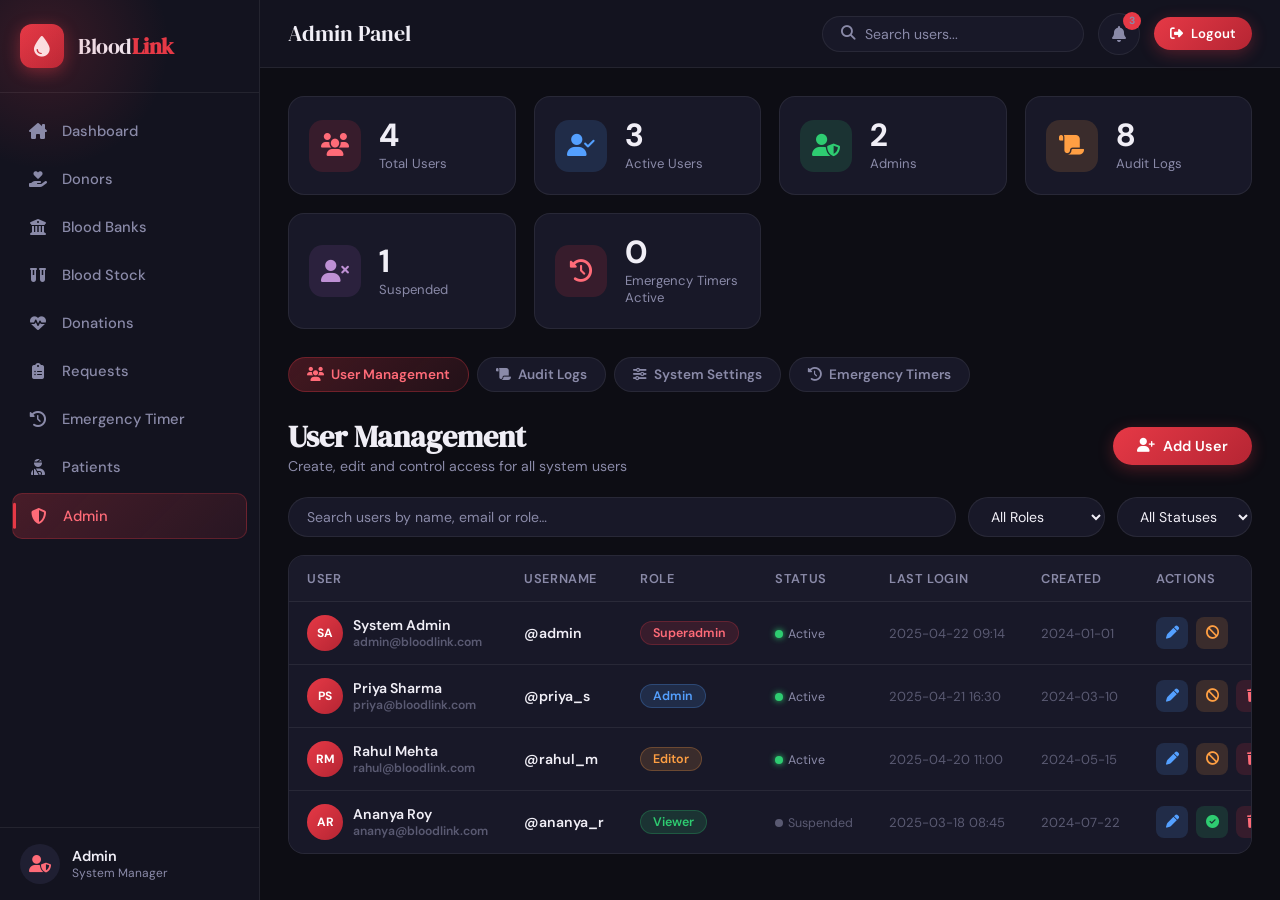
==== commit 24deb8f2: "Updated login and frontend pages" ====
--- a/admin.html
+++ b/admin.html
@@ -209,6 +209,7 @@
     <a href="index.html#bloodstock" class="nav-item"><i class="fa-solid fa-vials"></i><span>Blood Stock</span></a>
     <a href="index.html#donations" class="nav-item"><i class="fa-solid fa-heart-pulse"></i><span>Donations</span></a>
     <a href="index.html#requests" class="nav-item"><i class="fa-solid fa-clipboard-list"></i><span>Requests</span></a>
+    <a href="index.html#emergency" class="nav-item"><i class="fa-solid fa-clock-rotate-left"></i><span>Emergency Timer</span></a>
     <a href="index.html#patients" class="nav-item"><i class="fa-solid fa-user-injured"></i><span>Patients</span></a>
     <a href="admin.html" class="nav-item active"><i class="fa-solid fa-shield-halved"></i><span>Admin</span></a>
   </nav>
@@ -293,6 +294,13 @@
           <div class="stat-label">Suspended</div>
         </div>
       </div>
+      <div class="stat-card c6" style="--c6-bg:rgba(230,57,70,0.12)">
+        <div class="stat-icon"><i class="fa-solid fa-clock-rotate-left"></i></div>
+        <div class="stat-info">
+          <div class="stat-num" id="stat-em-critical">0</div>
+          <div class="stat-label">Emergency Timers Active</div>
+        </div>
+      </div>
     </div>
 
     <!-- Sub-navigation -->
@@ -305,6 +313,9 @@
       </button>
       <button class="admin-subnav-btn" onclick="switchAdminTab('settings')" id="atab-settings">
         <i class="fa-solid fa-sliders"></i> System Settings
+      </button>
+      <button class="admin-subnav-btn" onclick="switchAdminTab('emergency')" id="atab-emergency">
+        <i class="fa-solid fa-clock-rotate-left"></i> Emergency Timers
       </button>
     </div>
 
@@ -536,6 +547,97 @@
         </div>
       </div>
     </div><!-- /asub-settings -->
+
+    <!-- ===== EMERGENCY TIMERS ===== -->
+    <div class="admin-subsection" id="asub-emergency">
+      <div class="section-header">
+        <div>
+          <h2><i class="fa-solid fa-clock-rotate-left" style="color:var(--red);margin-right:8px"></i>Emergency Blood Timers</h2>
+          <p>Monitor all active emergency blood requests and their urgency levels across the system</p>
+        </div>
+        <a href="index.html#emergency" class="btn-primary" style="text-decoration:none">
+          <i class="fa-solid fa-arrow-up-right-from-square"></i> Manage Timers
+        </a>
+      </div>
+
+      <!-- Urgency Summary -->
+      <div class="admin-stats-grid" style="margin-bottom:24px">
+        <div class="stat-card c1"><div class="stat-icon"><i class="fa-solid fa-triangle-exclamation"></i></div><div class="stat-info"><div class="stat-num" id="adm-em-critical">—</div><div class="stat-label">Critical / Expired</div></div></div>
+        <div class="stat-card c2"><div class="stat-icon"><i class="fa-solid fa-fire"></i></div><div class="stat-info"><div class="stat-num" id="adm-em-urgent">—</div><div class="stat-label">Urgent (&lt;4h)</div></div></div>
+        <div class="stat-card c3"><div class="stat-icon"><i class="fa-solid fa-clock"></i></div><div class="stat-info"><div class="stat-num" id="adm-em-moderate">—</div><div class="stat-label">Moderate (&lt;12h)</div></div></div>
+        <div class="stat-card c5"><div class="stat-icon"><i class="fa-solid fa-circle-check"></i></div><div class="stat-info"><div class="stat-num" id="adm-em-stable">—</div><div class="stat-label">Stable</div></div></div>
+      </div>
+
+      <!-- Emergency Settings Card -->
+      <div class="settings-grid">
+        <div class="settings-card">
+          <h4><i class="fa-solid fa-clock-rotate-left"></i> Emergency Timer Settings</h4>
+          <div class="setting-input">
+            <div class="setting-label">Critical Threshold (hours)<span>Auto-escalate below this time</span></div>
+            <input type="number" id="set-em-critical" value="1" min="0.25" max="6" step="0.25"/>
+          </div>
+          <div class="setting-input">
+            <div class="setting-label">Urgent Threshold (hours)<span>Mark as Urgent below this</span></div>
+            <input type="number" id="set-em-urgent" value="4" min="1" max="24"/>
+          </div>
+          <div class="setting-input">
+            <div class="setting-label">Moderate Threshold (hours)<span>Mark as Moderate below this</span></div>
+            <input type="number" id="set-em-moderate" value="12" min="4" max="48"/>
+          </div>
+          <div class="setting-row">
+            <div class="setting-label">Timer Refresh Interval<span>Auto-refresh emergency timers</span></div>
+            <label class="toggle-switch"><input type="checkbox" id="set-em-autorefresh" checked/><span class="toggle-slider"></span></label>
+          </div>
+          <div class="setting-row">
+            <div class="setting-label">Sound Alert on Critical<span>Play alert when request goes critical</span></div>
+            <label class="toggle-switch"><input type="checkbox" id="set-em-sound"/><span class="toggle-slider"></span></label>
+          </div>
+        </div>
+        <div class="settings-card">
+          <h4><i class="fa-solid fa-bell"></i> Emergency Notification Rules</h4>
+          <div class="setting-row">
+            <div class="setting-label">Notify on New Emergency Request<span>Alert admin when timer is created</span></div>
+            <label class="toggle-switch"><input type="checkbox" id="set-em-notif-new" checked/><span class="toggle-slider"></span></label>
+          </div>
+          <div class="setting-row">
+            <div class="setting-label">Notify on Escalation<span>Alert when urgency level increases</span></div>
+            <label class="toggle-switch"><input type="checkbox" id="set-em-notif-esc" checked/><span class="toggle-slider"></span></label>
+          </div>
+          <div class="setting-row">
+            <div class="setting-label">Notify on Expiry<span>Alert when timer deadline passes</span></div>
+            <label class="toggle-switch"><input type="checkbox" id="set-em-notif-exp" checked/><span class="toggle-slider"></span></label>
+          </div>
+          <div class="setting-row">
+            <div class="setting-label">Show in Dashboard Critical Panel<span>Display emergency timers on dashboard</span></div>
+            <label class="toggle-switch"><input type="checkbox" id="set-em-dashboard" checked/><span class="toggle-slider"></span></label>
+          </div>
+          <div class="setting-input">
+            <div class="setting-label">Max Active Timers<span>Alert admin if exceeded</span></div>
+            <input type="number" id="set-em-max" value="20" min="5" max="200"/>
+          </div>
+        </div>
+      </div>
+
+      <div style="text-align:right;margin-top:8px">
+        <button class="btn-primary" onclick="saveEmergencySettings()"><i class="fa-solid fa-floppy-disk"></i> Save Emergency Settings</button>
+      </div>
+
+      <!-- Info notice -->
+      <div style="margin-top:20px;background:rgba(84,160,255,0.08);border:1px solid rgba(84,160,255,0.2);border-radius:var(--radius);padding:18px 22px;display:flex;gap:14px;align-items:flex-start">
+        <i class="fa-solid fa-circle-info" style="color:var(--info);margin-top:2px;flex-shrink:0"></i>
+        <div>
+          <div style="font-weight:600;color:var(--text);margin-bottom:4px">How Emergency Timers Work</div>
+          <div style="font-size:0.85rem;color:var(--text-muted);line-height:1.6">
+            Emergency requests automatically escalate based on time remaining to deadline.
+            <strong style="color:var(--red-light)">Critical</strong> (&lt;1h or expired) •
+            <strong style="color:var(--warning)">Urgent</strong> (&lt;4h) •
+            <strong style="color:var(--info)">Moderate</strong> (&lt;12h) •
+            <strong style="color:var(--success)">Stable</strong> (&gt;12h).
+            Critical and Urgent requests appear in the Dashboard Critical panel automatically.
+          </div>
+        </div>
+      </div>
+    </div><!-- /asub-emergency -->
 
   </section>
 </main>
@@ -762,10 +864,11 @@
 
 // ── Sub-tab switch ───────────────────────────────────────────────────
 function switchAdminTab(tab) {
-  ['users', 'logs', 'settings'].forEach(function (t) {
+  ['users', 'logs', 'settings', 'emergency'].forEach(function (t) {
     document.getElementById('atab-' + t).classList.toggle('active', t === tab);
     document.getElementById('asub-' + t).classList.toggle('active', t === tab);
   });
+  if (tab === 'emergency') updateAdminEmergencyStats();
 }
 
 // ── Stats ────────────────────────────────────────────────────────────
@@ -776,6 +879,15 @@
   document.getElementById('stat-admins').textContent       = users.filter(function (u) { return u.role === 'Admin' || u.role === 'Superadmin'; }).length;
   document.getElementById('stat-logs').textContent         = adminState.logs.length;
   document.getElementById('stat-suspended').textContent    = users.filter(function (u) { return u.status === 'suspended'; }).length;
+  // Emergency stat — read from sessionStorage if available
+  try {
+    var emData = sessionStorage.getItem('bl_em_stats');
+    if (emData) {
+      var stats = JSON.parse(emData);
+      var total = (stats.critical || 0) + (stats.urgent || 0);
+      document.getElementById('stat-em-critical').textContent = total;
+    }
+  } catch(e) {}
 }
 
 function updateNotifBadge() {
@@ -1104,6 +1216,51 @@
   openModal('danger-modal');
 }
 
+// ── Emergency Timer Admin Functions ──────────────────────────────────
+function updateAdminEmergencyStats() {
+  // These stats are based on localStorage data — since admin is separate page,
+  // we show placeholder data with note to visit main dashboard for live data.
+  // In a real system, this would query a backend API.
+  var els = ['adm-em-critical','adm-em-urgent','adm-em-moderate','adm-em-stable'];
+  // Try to read counts from sessionStorage (set by app.js when navigating)
+  try {
+    var emData = sessionStorage.getItem('bl_em_stats');
+    if (emData) {
+      var stats = JSON.parse(emData);
+      var el = function(id) { return document.getElementById(id); };
+      if (el('adm-em-critical')) el('adm-em-critical').textContent = stats.critical || 0;
+      if (el('adm-em-urgent'))   el('adm-em-urgent').textContent   = stats.urgent   || 0;
+      if (el('adm-em-moderate')) el('adm-em-moderate').textContent = stats.moderate || 0;
+      if (el('adm-em-stable'))   el('adm-em-stable').textContent   = stats.stable   || 0;
+      if (document.getElementById('stat-em-critical')) document.getElementById('stat-em-critical').textContent = (stats.critical || 0) + (stats.urgent || 0);
+      return;
+    }
+  } catch(e) {}
+  // No data available — show dashes
+  els.forEach(function(id) {
+    var el = document.getElementById(id);
+    if (el) el.textContent = '—';
+  });
+}
+
+function saveEmergencySettings() {
+  var settings = {
+    criticalHours: document.getElementById('set-em-critical').value,
+    urgentHours: document.getElementById('set-em-urgent').value,
+    moderateHours: document.getElementById('set-em-moderate').value,
+    autoRefresh: document.getElementById('set-em-autorefresh').checked,
+    sound: document.getElementById('set-em-sound').checked,
+    notifNew: document.getElementById('set-em-notif-new').checked,
+    notifEsc: document.getElementById('set-em-notif-esc').checked,
+    notifExp: document.getElementById('set-em-notif-exp').checked,
+    showDashboard: document.getElementById('set-em-dashboard').checked,
+    maxTimers: document.getElementById('set-em-max').value
+  };
+  try { sessionStorage.setItem('bl_em_settings', JSON.stringify(settings)); } catch(e) {}
+  addLog('admin', 'Emergency Timer settings saved', 'info');
+  showToast('Emergency Timer settings saved!');
+}
+
 // ── Logout ────────────────────────────────────────────────────────────
 function handleLogout() {
   sessionStorage.removeItem('bl_user');
